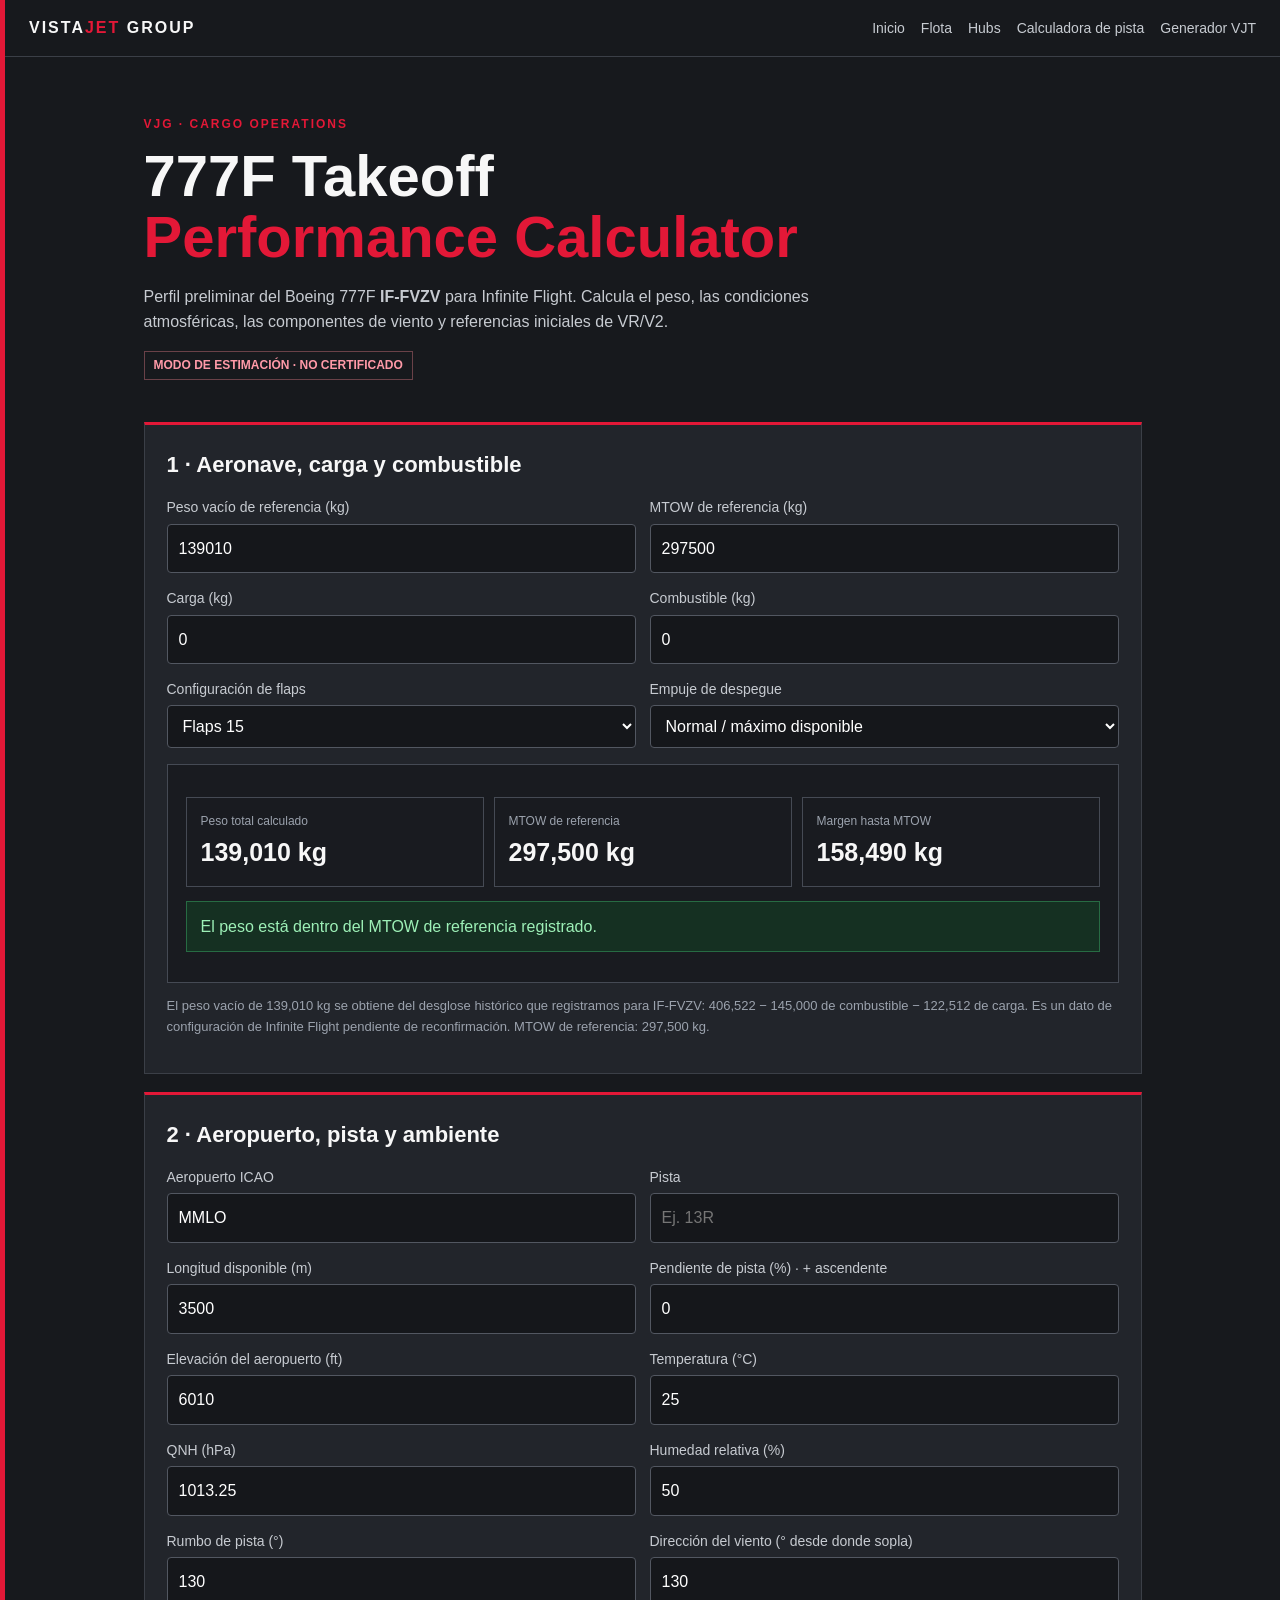
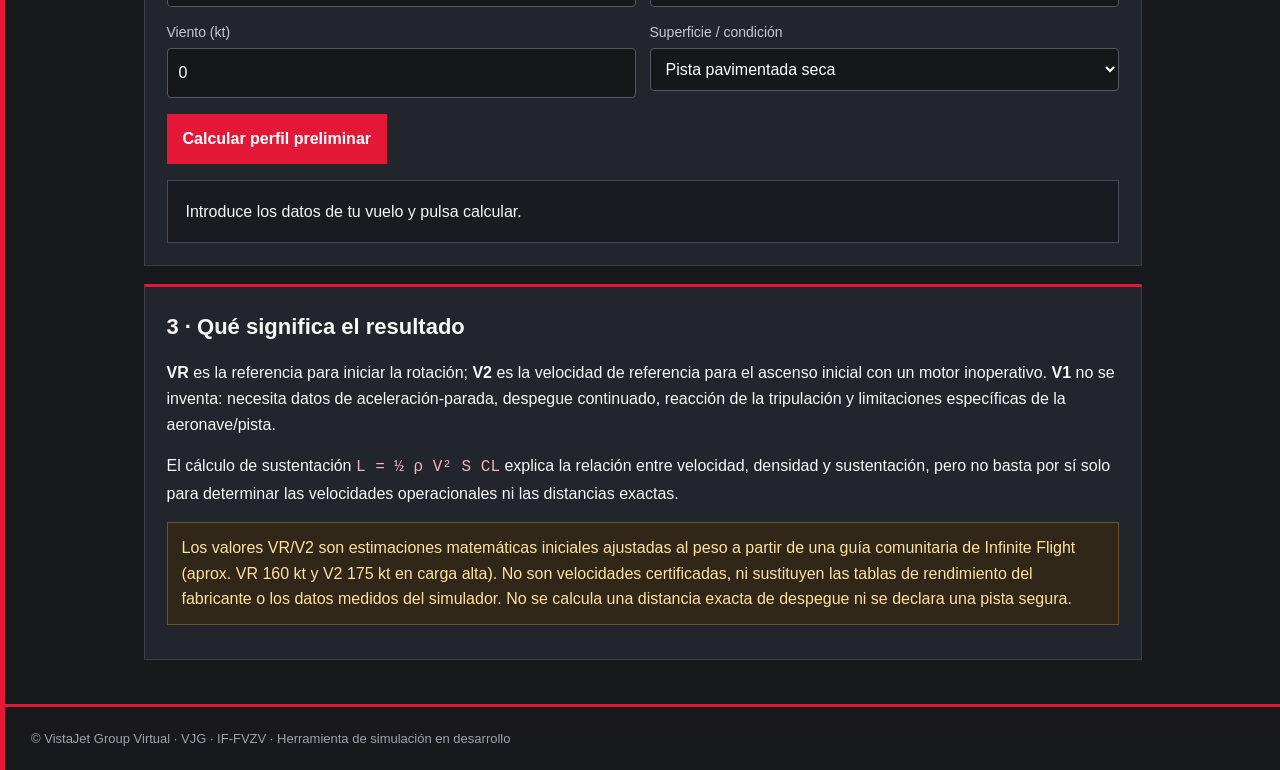
==== calculadora-despegue-777f.html @ 469cc5d7 "Add preliminary Boeing 777F takeoff calculator" ====
<!doctype html>
<html lang="es">
<head>
<meta charset="utf-8"><meta name="viewport" content="width=device-width,initial-scale=1">
<meta name="description" content="Calculadora preliminar de rendimiento de despegue para el Boeing 777F IF-FVZV de VistaJet Group en Infinite Flight.">
<title>777F · Calculadora de despegue | VJG</title>
<style>
:root{--r:#e31837;--bg:#17191d;--p:#22252b;--s:#c7cbd1;--m:#9ba2ad;--line:#3b3f47;--ok:#57e389;--warn:#ffcc66}*{box-sizing:border-box}body{margin:0;background:var(--bg);color:#f7f7f7;font:16px/1.6 Inter,Segoe UI,Arial,sans-serif;border-left:5px solid var(--r)}a{color:inherit;text-decoration:none}.top{border-bottom:1px solid var(--line);padding:15px 24px;display:flex;justify-content:space-between;gap:16px;align-items:center;flex-wrap:wrap}.brand{font-weight:900;letter-spacing:2px}.brand span,.eyebrow,.accent{color:var(--r)}nav{display:flex;gap:16px;flex-wrap:wrap;color:var(--s);font-size:14px}.wrap{max-width:1050px;margin:auto;padding:26px}.eyebrow{font-size:12px;font-weight:800;letter-spacing:2px;text-transform:uppercase}.hero{padding:32px 0 24px}.hero h1{font-size:clamp(35px,6vw,58px);line-height:1.05;margin:12px 0}.hero p{color:var(--s);max-width:760px}.tag{display:inline-block;border:1px solid #6a4148;color:#ff9aa8;padding:4px 9px;font-size:12px;font-weight:800}.panel{background:var(--p);border:1px solid var(--line);border-top:3px solid var(--r);padding:22px;margin:18px 0}.panel h2{margin:0 0 14px;font-size:22px}.grid{display:grid;grid-template-columns:repeat(2,minmax(0,1fr));gap:14px}.field{display:flex;flex-direction:column;gap:5px}.field label{color:var(--s);font-size:14px}.field input,.field select{width:100%;min-width:0;background:#15171b;color:#fff;border:1px solid #525761;border-radius:4px;padding:11px;font:inherit}.field input:focus,.field select:focus{outline:1px solid var(--r);border-color:var(--r)}.btn{padding:12px 16px;background:var(--r);border:0;color:#fff;font:inherit;font-weight:800;cursor:pointer;margin-top:16px}.metrics{display:grid;grid-template-columns:repeat(3,minmax(0,1fr));gap:10px;margin:14px 0}.metric{background:#191b20;border:1px solid #454a54;padding:14px;min-width:0}.metric span{display:block;color:var(--m);font-size:12px}.metric b{font-size:clamp(18px,3vw,25px);overflow-wrap:anywhere}.result{background:#191b20;border:1px solid #454a54;padding:18px;margin-top:16px}.notice{padding:12px 14px;border:1px solid #66522d;background:#302718;color:#ffe1a0;margin:12px 0}.bad{border-color:#8d2b3a;background:#35171c;color:#ff9eaa}.good{border-color:#276b43;background:#153022;color:#9df0b7}.muted{color:var(--m);font-size:13px}.formula{font-family:ui-monospace,SFMono-Regular,Consolas,monospace;color:#f3b3bd;overflow-wrap:anywhere}footer{border-top:3px solid var(--r);padding:22px 26px;color:var(--m);font-size:13px}@media(max-width:650px){.wrap{padding:18px}.top{padding:14px 18px}.grid,.metrics{grid-template-columns:1fr}.hero{padding-top:18px}}
</style>
</head>
<body>
<header class="top"><a class="brand" href="index.html">VISTA<span>JET</span> GROUP</a><nav><a href="index.html">Inicio</a><a href="fleet.html">Flota</a><a href="hubs.html">Hubs</a><a href="calculadora-pista.html">Calculadora de pista</a><a href="generador-vuelos.html">Generador VJT</a></nav></header>
<main class="wrap">
<section class="hero"><div class="eyebrow">VJG · CARGO OPERATIONS</div><h1>777F Takeoff<br><span class="accent">Performance Calculator</span></h1><p>Perfil preliminar del Boeing 777F <strong>IF-FVZV</strong> para Infinite Flight. Calcula el peso, las condiciones atmosféricas, las componentes de viento y referencias iniciales de VR/V2.</p><span class="tag">MODO DE ESTIMACIÓN · NO CERTIFICADO</span></section>
<section class="panel"><h2>1 · Aeronave, carga y combustible</h2><div class="grid">
<div class="field"><label for="empty">Peso vacío de referencia (kg)</label><input id="empty" type="number" min="1" step="10" value="139010"></div>
<div class="field"><label for="mtow">MTOW de referencia (kg)</label><input id="mtow" type="number" min="1" step="100" value="297500"></div>
<div class="field"><label for="cargo">Carga (kg)</label><input id="cargo" type="number" min="0" step="100" value="0"></div>
<div class="field"><label for="fuel">Combustible (kg)</label><input id="fuel" type="number" min="0" step="100" value="0"></div>
<div class="field"><label for="flaps">Configuración de flaps</label><select id="flaps"><option value="5">Flaps 5</option><option value="15" selected>Flaps 15</option><option value="20">Flaps 20</option></select></div>
<div class="field"><label for="thrust">Empuje de despegue</label><select id="thrust"><option value="normal" selected>Normal / máximo disponible</option><option value="reduced">Empuje reducido</option></select></div>
</div><div id="weight" class="result" aria-live="polite"></div><p class="muted">El peso vacío de 139,010 kg se obtiene del desglose histórico que registramos para IF-FVZV: 406,522 − 145,000 de combustible − 122,512 de carga. Es un dato de configuración de Infinite Flight pendiente de reconfirmación. MTOW de referencia: 297,500 kg.</p></section>
<section class="panel"><h2>2 · Aeropuerto, pista y ambiente</h2><div class="grid">
<div class="field"><label for="icao">Aeropuerto ICAO</label><input id="icao" maxlength="4" value="MMLO" autocomplete="off"></div>
<div class="field"><label for="runway">Pista</label><input id="runway" maxlength="3" value="" placeholder="Ej. 13R"></div>
<div class="field"><label for="length">Longitud disponible (m)</label><input id="length" type="number" min="1" value="3500"></div>
<div class="field"><label for="slope">Pendiente de pista (%) · + ascendente</label><input id="slope" type="number" step="0.1" value="0"></div>
<div class="field"><label for="elev">Elevación del aeropuerto (ft)</label><input id="elev" type="number" value="6010"></div>
<div class="field"><label for="temp">Temperatura (°C)</label><input id="temp" type="number" value="25"></div>
<div class="field"><label for="qnh">QNH (hPa)</label><input id="qnh" type="number" step="0.1" value="1013.25"></div>
<div class="field"><label for="humidity">Humedad relativa (%)</label><input id="humidity" type="number" min="0" max="100" value="50"></div>
<div class="field"><label for="heading">Rumbo de pista (°)</label><input id="heading" type="number" min="0" max="360" value="130"></div>
<div class="field"><label for="windDir">Dirección del viento (° desde donde sopla)</label><input id="windDir" type="number" min="0" max="360" value="130"></div>
<div class="field"><label for="windSpeed">Viento (kt)</label><input id="windSpeed" type="number" min="0" value="0"></div>
<div class="field"><label for="surface">Superficie / condición</label><select id="surface"><option value="dry">Pista pavimentada seca</option><option value="wet">Pista pavimentada mojada</option><option value="contaminated">Pista contaminada</option><option value="grass">Césped / superficie no pavimentada</option></select></div>
</div><button class="btn" id="calculate" type="button">Calcular perfil preliminar</button><div id="result" class="result" aria-live="polite">Introduce los datos de tu vuelo y pulsa calcular.</div></section>
<section class="panel"><h2>3 · Qué significa el resultado</h2><p><strong>VR</strong> es la referencia para iniciar la rotación; <strong>V2</strong> es la velocidad de referencia para el ascenso inicial con un motor inoperativo. <strong>V1</strong> no se inventa: necesita datos de aceleración-parada, despegue continuado, reacción de la tripulación y limitaciones específicas de la aeronave/pista.</p><p>El cálculo de sustentación <span class="formula">L = ½ ρ V² S CL</span> explica la relación entre velocidad, densidad y sustentación, pero no basta por sí solo para determinar las velocidades operacionales ni las distancias exactas.</p><div class="notice">Los valores VR/V2 son estimaciones matemáticas iniciales ajustadas al peso a partir de una guía comunitaria de Infinite Flight (aprox. VR 160 kt y V2 175 kt en carga alta). No son velocidades certificadas, ni sustituyen las tablas de rendimiento del fabricante o los datos medidos del simulador. No se calcula una distancia exacta de despegue ni se declara una pista segura.</div></section>
</main><footer>© VistaJet Group Virtual · VJG · IF-FVZV · Herramienta de simulación en desarrollo</footer>
<script>
(()=> {
const $=id=>document.getElementById(id), num=id=>Number($(id).value), fmt=v=>Math.round(v).toLocaleString('es-MX'), validNum=id=>$(id).value.trim()!==''&&Number.isFinite(num(id));
function weightSummary(){const total=num('empty')+num('cargo')+num('fuel'),mtow=num('mtow');let h='<div class="metrics"><div class="metric"><span>Peso total calculado</span><b>'+fmt(total)+' kg</b></div><div class="metric"><span>MTOW de referencia</span><b>'+fmt(mtow)+' kg</b></div><div class="metric"><span>Margen hasta MTOW</span><b>'+fmt(mtow-total)+' kg</b></div></div>';if(total>mtow)h+='<div class="notice bad">Sobrepeso de '+fmt(total-mtow)+' kg respecto al MTOW de referencia. Reduce carga o combustible.</div>';else h+='<div class="notice good">El peso está dentro del MTOW de referencia registrado.</div>';if(num('fuel')>145000)h+='<div class="notice bad">El combustible supera 145,000 kg, capacidad de referencia registrada para VJG. Confirma la capacidad del modelo de Infinite Flight.</div>';$('weight').innerHTML=h;}
function calc(){const ids=['empty','mtow','cargo','fuel','length','slope','elev','temp','qnh','humidity','heading','windDir','windSpeed'];if(ids.some(id=>!validNum(id))||num('empty')<=0||num('mtow')<=0||num('cargo')<0||num('fuel')<0||num('length')<=0||num('qnh')<=0||num('humidity')<0||num('humidity')>100||num('windSpeed')<0||num('heading')<0||num('heading')>360||num('windDir')<0||num('windDir')>360){$('result').innerHTML='<div class="notice bad">Revisa los campos: peso y pista deben ser positivos; carga, combustible y viento no pueden ser negativos; humedad debe estar entre 0 y 100%.</div>';return;}
const total=num('empty')+num('cargo')+num('fuel'),mtow=num('mtow');if(total>mtow){$('result').innerHTML='<div class="notice bad">No se estiman velocidades: el peso total supera el MTOW de referencia. Corrige carga o combustible primero.</div>';weightSummary();return;}
const elev=num('elev'),temp=num('temp'),qnh=num('qnh'),hdg=num('heading'),wd=num('windDir'),ws=num('windSpeed'),delta=(wd-hdg)*Math.PI/180;
const head=ws*Math.cos(delta),cross=Math.abs(ws*Math.sin(delta)),pressureAlt=elev+(1013.25-qnh)*27,isa=15-1.98*(elev/1000),densityAlt=pressureAlt+120*(temp-isa);
const factor=Math.sqrt(total/mtow),vr=Math.round(160*factor),v2=Math.round(175*factor),tasVr=Math.round(vr*Math.sqrt(Math.max(0.2,(temp+273.15)/(288.15-0.0065*Math.max(-500,pressureAlt)*0.3048))));
const flap=num('flaps'),surface=$('surface').value,thrust=$('thrust').value;
let h='<p><strong>Aeronave:</strong> Boeing 777F · IF-FVZV &nbsp; <strong>Aeropuerto:</strong> '+$('icao').value.trim().toUpperCase()+' &nbsp; <strong>Pista:</strong> '+($('runway').value.trim().toUpperCase()||'sin designador')+'</p><div class="metrics"><div class="metric"><span>Peso total</span><b>'+fmt(total)+' kg</b></div><div class="metric"><span>VR preliminar</span><b>'+vr+' KIAS</b></div><div class="metric"><span>V2 preliminar</span><b>'+v2+' KIAS</b></div></div>';
h+='<div class="metrics"><div class="metric"><span>Altitud de presión aprox.</span><b>'+fmt(pressureAlt)+' ft</b></div><div class="metric"><span>Altitud de densidad aprox.</span><b>'+fmt(densityAlt)+' ft</b></div><div class="metric"><span>Viento cruzado</span><b>'+cross.toFixed(1)+' kt</b></div></div>';
h+='<p><strong>Componente longitudinal:</strong> '+(head>=0?head.toFixed(1)+' kt de frente':Math.abs(head).toFixed(1)+' kt de cola')+'. <strong>Flaps:</strong> '+flap+'°. <strong>Empuje:</strong> '+(thrust==='reduced'?'reducido':'normal/máximo disponible')+'.</p><p><strong>Velocidad TAS aproximada asociada a VR:</strong> '+tasVr+' kt; conversión orientativa mediante temperatura y altitud de presión, no una velocidad objetivo certificada.</p>';
h+='<div class="notice">V1: no calculada. Requiere información de aceleración-parada y despegue continuado con falla de motor. No es correcto derivarla solo del peso.</div>';
const warnings=[];if(num('length')<2500)warnings.push('La longitud declarada es menor de 2,500 m; verifica las distancias declaradas y el rendimiento real del 777F.');if(head<0)warnings.push('El viento de cola normalmente aumenta la distancia de despegue.');if(surface==='wet')warnings.push('La pista mojada puede afectar frenado y rendimiento; se necesita el método específico de la aeronave.');if(surface==='contaminated')warnings.push('Pista contaminada: no se estima la distancia con esta calculadora. Consulta datos aplicables del simulador.');if(surface==='grass')warnings.push('Superficie no pavimentada: este modelo no dispone de correcciones cuantitativas validadas.');if(thrust==='reduced')warnings.push('El empuje reducido puede aumentar la distancia y disminuir el ascenso; no se aplica una corrección numérica sin datos calibrados.');if(flap===5)warnings.push('Confirma que flaps 5 es apropiado para el peso, pista y obstáculos de este vuelo.');if(num('slope')>0)warnings.push('Pendiente ascendente: puede aumentar la distancia requerida.');if(num('slope')<0)warnings.push('Pendiente descendente: el efecto exacto depende del perfil y los datos de rendimiento.');if(warnings.length)h+='<h3>Advertencias</h3><ul>'+warnings.map(w=>'<li>'+w+'</li>').join('')+'</ul>';
h+='<p><strong>Longitud de pista introducida:</strong> '+fmt(num('length'))+' m. Esta página no determina si esa longitud es suficiente.</p><p class="muted">Método: VR = 160 × √(peso/MTOW); V2 = 175 × √(peso/MTOW). Es una heurística preliminar basada en referencias comunitarias, no un modelo validado de rendimiento. Las velocidades IAS no se corrigen directamente por viento; el viento cambia la velocidad sobre el terreno y las distancias.</p>';
$('result').innerHTML=h;}
['empty','mtow','cargo','fuel'].forEach(id=>$(id).addEventListener('input',weightSummary));$('calculate').addEventListener('click',calc);weightSummary();
})();
</script>
</body></html>
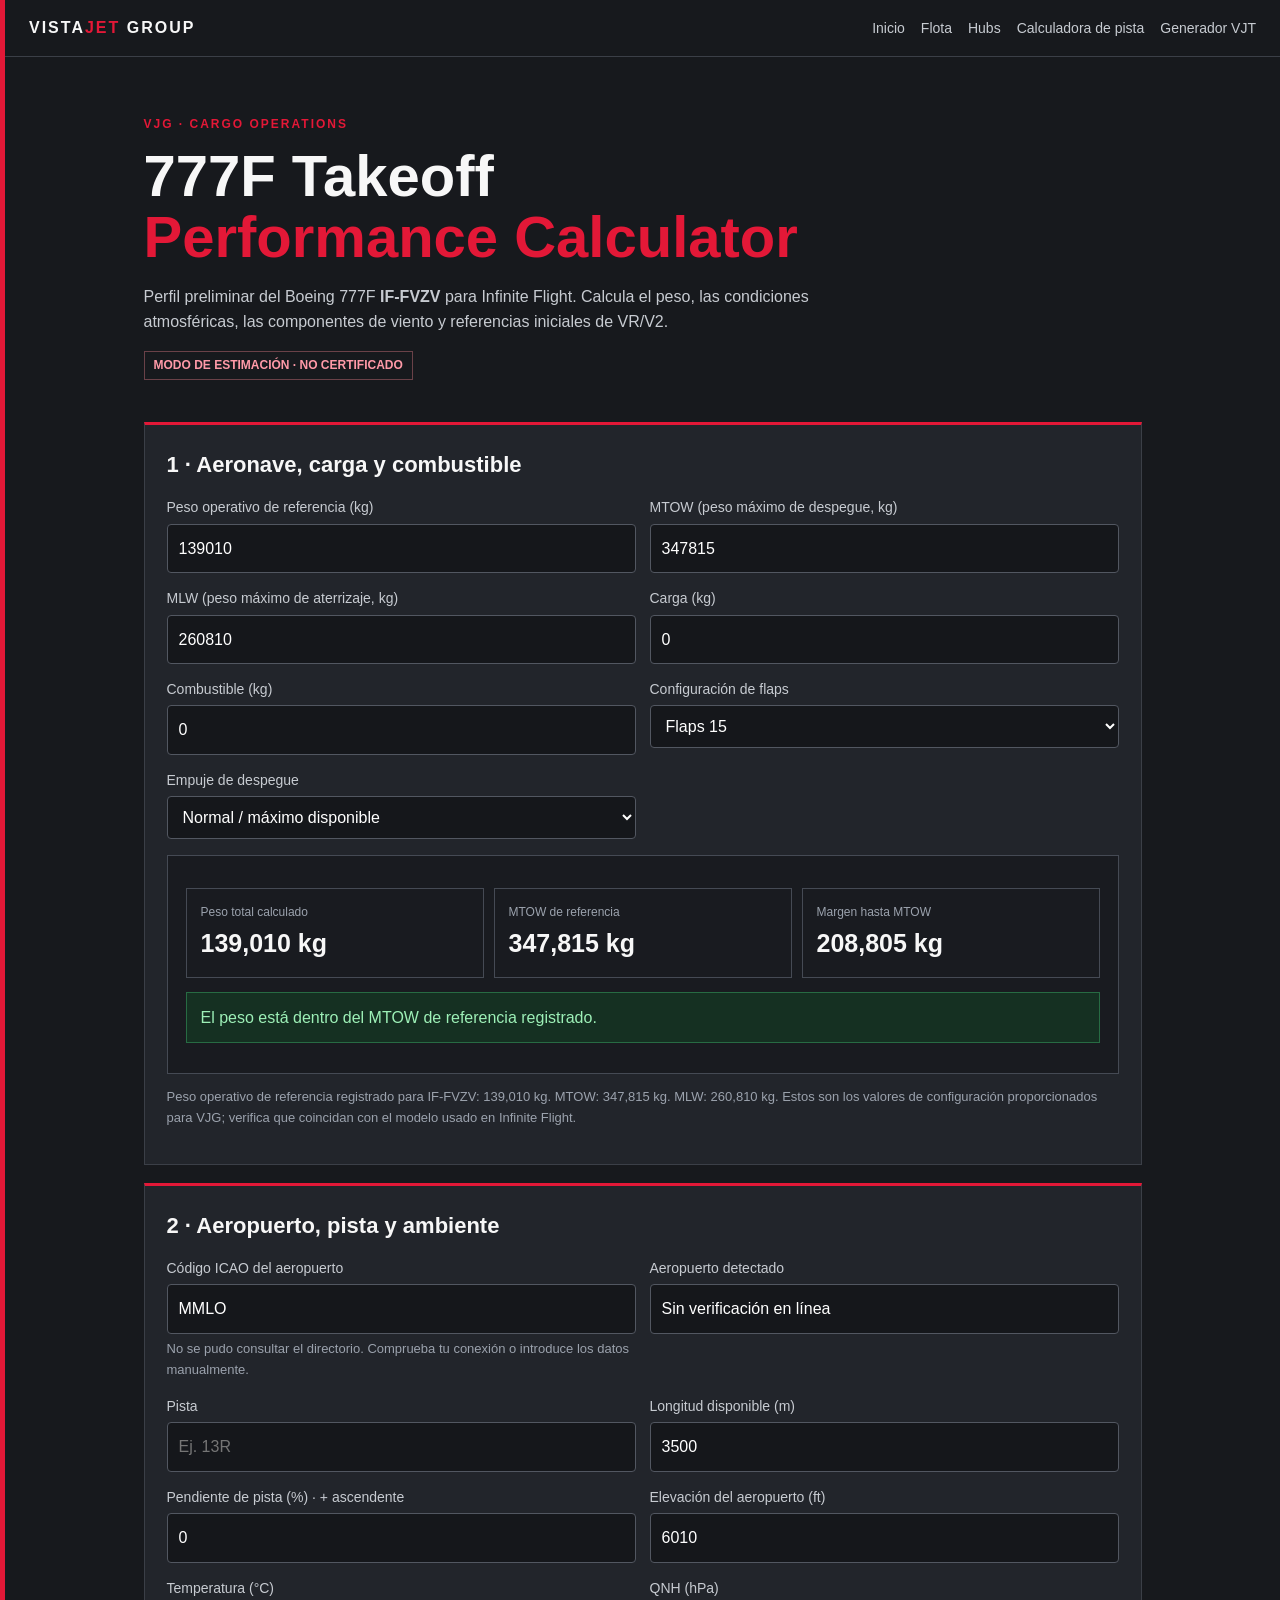
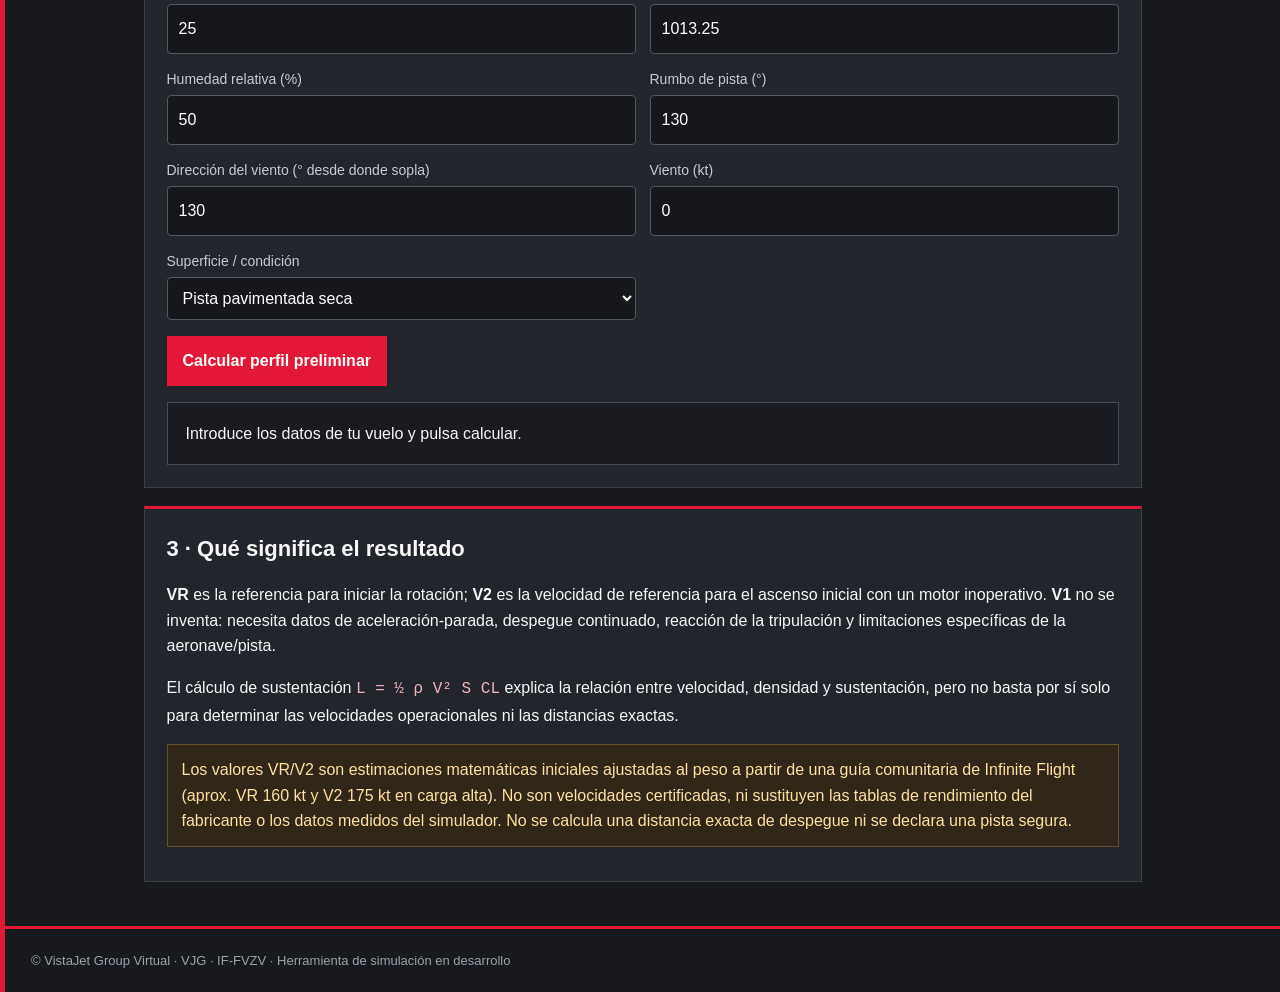
==== commit 53131bf7: "Correct 777F reference weights and detect airport from ICAO" ====
--- a/calculadora-despegue-777f.html
+++ b/calculadora-despegue-777f.html
@@ -13,15 +13,17 @@
 <main class="wrap">
 <section class="hero"><div class="eyebrow">VJG · CARGO OPERATIONS</div><h1>777F Takeoff<br><span class="accent">Performance Calculator</span></h1><p>Perfil preliminar del Boeing 777F <strong>IF-FVZV</strong> para Infinite Flight. Calcula el peso, las condiciones atmosféricas, las componentes de viento y referencias iniciales de VR/V2.</p><span class="tag">MODO DE ESTIMACIÓN · NO CERTIFICADO</span></section>
 <section class="panel"><h2>1 · Aeronave, carga y combustible</h2><div class="grid">
-<div class="field"><label for="empty">Peso vacío de referencia (kg)</label><input id="empty" type="number" min="1" step="10" value="139010"></div>
-<div class="field"><label for="mtow">MTOW de referencia (kg)</label><input id="mtow" type="number" min="1" step="100" value="297500"></div>
+<div class="field"><label for="empty">Peso operativo de referencia (kg)</label><input id="empty" type="number" min="1" step="10" value="139010"></div>
+<div class="field"><label for="mtow">MTOW (peso máximo de despegue, kg)</label><input id="mtow" type="number" min="1" step="100" value="347815"></div>
+<div class="field"><label for="mlw">MLW (peso máximo de aterrizaje, kg)</label><input id="mlw" type="number" min="1" step="100" value="260810"></div>
 <div class="field"><label for="cargo">Carga (kg)</label><input id="cargo" type="number" min="0" step="100" value="0"></div>
 <div class="field"><label for="fuel">Combustible (kg)</label><input id="fuel" type="number" min="0" step="100" value="0"></div>
 <div class="field"><label for="flaps">Configuración de flaps</label><select id="flaps"><option value="5">Flaps 5</option><option value="15" selected>Flaps 15</option><option value="20">Flaps 20</option></select></div>
 <div class="field"><label for="thrust">Empuje de despegue</label><select id="thrust"><option value="normal" selected>Normal / máximo disponible</option><option value="reduced">Empuje reducido</option></select></div>
-</div><div id="weight" class="result" aria-live="polite"></div><p class="muted">El peso vacío de 139,010 kg se obtiene del desglose histórico que registramos para IF-FVZV: 406,522 − 145,000 de combustible − 122,512 de carga. Es un dato de configuración de Infinite Flight pendiente de reconfirmación. MTOW de referencia: 297,500 kg.</p></section>
+</div><div id="weight" class="result" aria-live="polite"></div><p class="muted">Peso operativo de referencia registrado para IF-FVZV: 139,010 kg. MTOW: 347,815 kg. MLW: 260,810 kg. Estos son los valores de configuración proporcionados para VJG; verifica que coincidan con el modelo usado en Infinite Flight.</p></section>
 <section class="panel"><h2>2 · Aeropuerto, pista y ambiente</h2><div class="grid">
-<div class="field"><label for="icao">Aeropuerto ICAO</label><input id="icao" maxlength="4" value="MMLO" autocomplete="off"></div>
+<div class="field"><label for="icao">Código ICAO del aeropuerto</label><input id="icao" maxlength="4" value="MMLO" autocomplete="off" aria-describedby="airportStatus"><small id="airportStatus" class="muted">Buscando aeropuerto…</small></div>
+<div class="field"><label for="airportName">Aeropuerto detectado</label><input id="airportName" readonly value="Cargando datos del aeropuerto…"></div>
 <div class="field"><label for="runway">Pista</label><input id="runway" maxlength="3" value="" placeholder="Ej. 13R"></div>
 <div class="field"><label for="length">Longitud disponible (m)</label><input id="length" type="number" min="1" value="3500"></div>
 <div class="field"><label for="slope">Pendiente de pista (%) · + ascendente</label><input id="slope" type="number" step="0.1" value="0"></div>
@@ -39,8 +41,13 @@
 <script>
 (()=> {
 const $=id=>document.getElementById(id), num=id=>Number($(id).value), fmt=v=>Math.round(v).toLocaleString('es-MX'), validNum=id=>$(id).value.trim()!==''&&Number.isFinite(num(id));
+let airportIndex=null, airportLoading=null;
+function parseCSVLine(line){const out=[];let v='',quoted=false;for(let i=0;i<line.length;i++){const ch=line[i];if(ch==='"'&&quoted&&line[i+1]==='"'){v+='"';i++;}else if(ch==='"'){quoted=!quoted;}else if(ch===','&&!quoted){out.push(v);v='';}else v+=ch;}out.push(v);return out;}
+async function loadAirportIndex(){if(airportIndex)return airportIndex;if(!airportLoading)airportLoading=fetch('https://raw.githubusercontent.com/davidmegginson/ourairports-data/main/airports.csv').then(r=>{if(!r.ok)throw Error('No se pudo descargar el directorio');return r.text();}).then(csv=>{const lines=csv.split(/\r?\n/),headers=parseCSVLine(lines.shift()),ix=Object.fromEntries(headers.map((h,i)=>[h,i])),db={};for(const line of lines){if(!line)continue;const a=parseCSVLine(line),icao=(a[ix.icao_code]||'').toUpperCase(),ident=(a[ix.ident]||'').toUpperCase(),code=icao||(/^[A-Z]{4}$/.test(ident)?ident:'');if(code.length===4&&a[ix.type]!=='closed'&&!db[code])db[code]={name:a[ix.name]||'Aeropuerto sin nombre',city:a[ix.municipality]||'',country:a[ix.iso_country]||'',elev:Number(a[ix.elevation_ft])||0};}airportIndex=db;return db;}).catch(e=>{airportLoading=null;throw e;});return airportLoading;}
+async function detectAirport(){const code=$('icao').value.trim().toUpperCase();$('icao').value=code;if(!/^[A-Z]{4}$/.test(code)){$('airportStatus').textContent='Introduce un código ICAO de cuatro letras.';$('airportName').value='';return;} $('airportStatus').textContent='Consultando directorio mundial de aeropuertos…';$('airportName').value='Buscando…';try{const db=await loadAirportIndex(),a=db[code];if(!a){$('airportStatus').textContent='Código no encontrado en el directorio. Verifica el ICAO.';$('airportName').value='No encontrado';return;}$('airportName').value=[a.name,a.city,a.country].filter(Boolean).join(' · ');$('airportStatus').textContent='Aeropuerto ICAO verificado en OurAirports.';if(Number.isFinite(a.elev)&&a.elev!==0)$('elev').value=a.elev;}catch(e){$('airportStatus').textContent='No se pudo consultar el directorio. Comprueba tu conexión o introduce los datos manualmente.';$('airportName').value='Sin verificación en línea';}}
+
 function weightSummary(){const total=num('empty')+num('cargo')+num('fuel'),mtow=num('mtow');let h='<div class="metrics"><div class="metric"><span>Peso total calculado</span><b>'+fmt(total)+' kg</b></div><div class="metric"><span>MTOW de referencia</span><b>'+fmt(mtow)+' kg</b></div><div class="metric"><span>Margen hasta MTOW</span><b>'+fmt(mtow-total)+' kg</b></div></div>';if(total>mtow)h+='<div class="notice bad">Sobrepeso de '+fmt(total-mtow)+' kg respecto al MTOW de referencia. Reduce carga o combustible.</div>';else h+='<div class="notice good">El peso está dentro del MTOW de referencia registrado.</div>';if(num('fuel')>145000)h+='<div class="notice bad">El combustible supera 145,000 kg, capacidad de referencia registrada para VJG. Confirma la capacidad del modelo de Infinite Flight.</div>';$('weight').innerHTML=h;}
-function calc(){const ids=['empty','mtow','cargo','fuel','length','slope','elev','temp','qnh','humidity','heading','windDir','windSpeed'];if(ids.some(id=>!validNum(id))||num('empty')<=0||num('mtow')<=0||num('cargo')<0||num('fuel')<0||num('length')<=0||num('qnh')<=0||num('humidity')<0||num('humidity')>100||num('windSpeed')<0||num('heading')<0||num('heading')>360||num('windDir')<0||num('windDir')>360){$('result').innerHTML='<div class="notice bad">Revisa los campos: peso y pista deben ser positivos; carga, combustible y viento no pueden ser negativos; humedad debe estar entre 0 y 100%.</div>';return;}
+function calc(){const ids=['empty','mtow','mlw','cargo','fuel','length','slope','elev','temp','qnh','humidity','heading','windDir','windSpeed'];if(ids.some(id=>!validNum(id))||num('empty')<=0||num('mtow')<=0||num('cargo')<0||num('fuel')<0||num('length')<=0||num('qnh')<=0||num('humidity')<0||num('humidity')>100||num('windSpeed')<0||num('heading')<0||num('heading')>360||num('windDir')<0||num('windDir')>360){$('result').innerHTML='<div class="notice bad">Revisa los campos: peso y pista deben ser positivos; carga, combustible y viento no pueden ser negativos; humedad debe estar entre 0 y 100%.</div>';return;}
 const total=num('empty')+num('cargo')+num('fuel'),mtow=num('mtow');if(total>mtow){$('result').innerHTML='<div class="notice bad">No se estiman velocidades: el peso total supera el MTOW de referencia. Corrige carga o combustible primero.</div>';weightSummary();return;}
 const elev=num('elev'),temp=num('temp'),qnh=num('qnh'),hdg=num('heading'),wd=num('windDir'),ws=num('windSpeed'),delta=(wd-hdg)*Math.PI/180;
 const head=ws*Math.cos(delta),cross=Math.abs(ws*Math.sin(delta)),pressureAlt=elev+(1013.25-qnh)*27,isa=15-1.98*(elev/1000),densityAlt=pressureAlt+120*(temp-isa);
@@ -53,7 +60,7 @@
 const warnings=[];if(num('length')<2500)warnings.push('La longitud declarada es menor de 2,500 m; verifica las distancias declaradas y el rendimiento real del 777F.');if(head<0)warnings.push('El viento de cola normalmente aumenta la distancia de despegue.');if(surface==='wet')warnings.push('La pista mojada puede afectar frenado y rendimiento; se necesita el método específico de la aeronave.');if(surface==='contaminated')warnings.push('Pista contaminada: no se estima la distancia con esta calculadora. Consulta datos aplicables del simulador.');if(surface==='grass')warnings.push('Superficie no pavimentada: este modelo no dispone de correcciones cuantitativas validadas.');if(thrust==='reduced')warnings.push('El empuje reducido puede aumentar la distancia y disminuir el ascenso; no se aplica una corrección numérica sin datos calibrados.');if(flap===5)warnings.push('Confirma que flaps 5 es apropiado para el peso, pista y obstáculos de este vuelo.');if(num('slope')>0)warnings.push('Pendiente ascendente: puede aumentar la distancia requerida.');if(num('slope')<0)warnings.push('Pendiente descendente: el efecto exacto depende del perfil y los datos de rendimiento.');if(warnings.length)h+='<h3>Advertencias</h3><ul>'+warnings.map(w=>'<li>'+w+'</li>').join('')+'</ul>';
 h+='<p><strong>Longitud de pista introducida:</strong> '+fmt(num('length'))+' m. Esta página no determina si esa longitud es suficiente.</p><p class="muted">Método: VR = 160 × √(peso/MTOW); V2 = 175 × √(peso/MTOW). Es una heurística preliminar basada en referencias comunitarias, no un modelo validado de rendimiento. Las velocidades IAS no se corrigen directamente por viento; el viento cambia la velocidad sobre el terreno y las distancias.</p>';
 $('result').innerHTML=h;}
-['empty','mtow','cargo','fuel'].forEach(id=>$(id).addEventListener('input',weightSummary));$('calculate').addEventListener('click',calc);weightSummary();
+['empty','mtow','mlw','cargo','fuel'].forEach(id=>$(id).addEventListener('input',weightSummary));$('calculate').addEventListener('click',calc);$('icao').addEventListener('change',detectAirport);$('icao').addEventListener('blur',detectAirport);weightSummary();detectAirport();
 })();
 </script>
 </body></html>
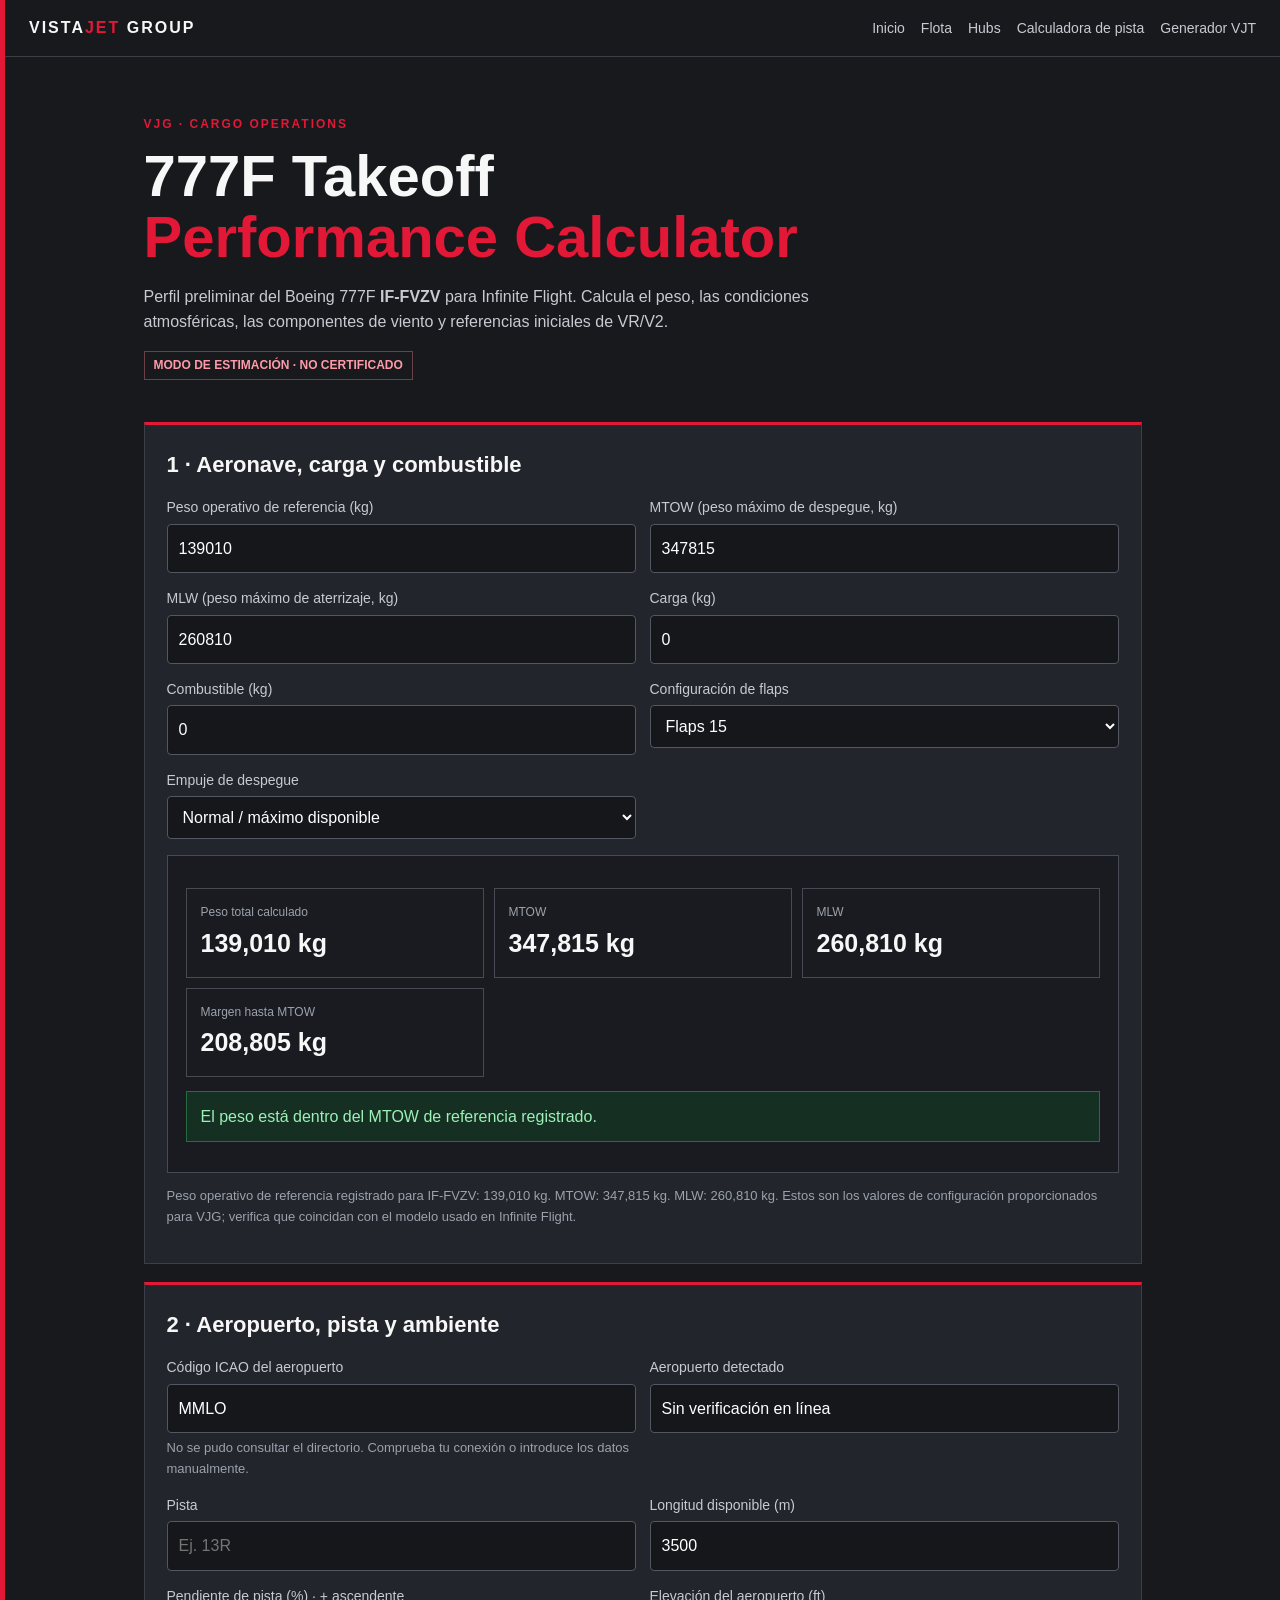
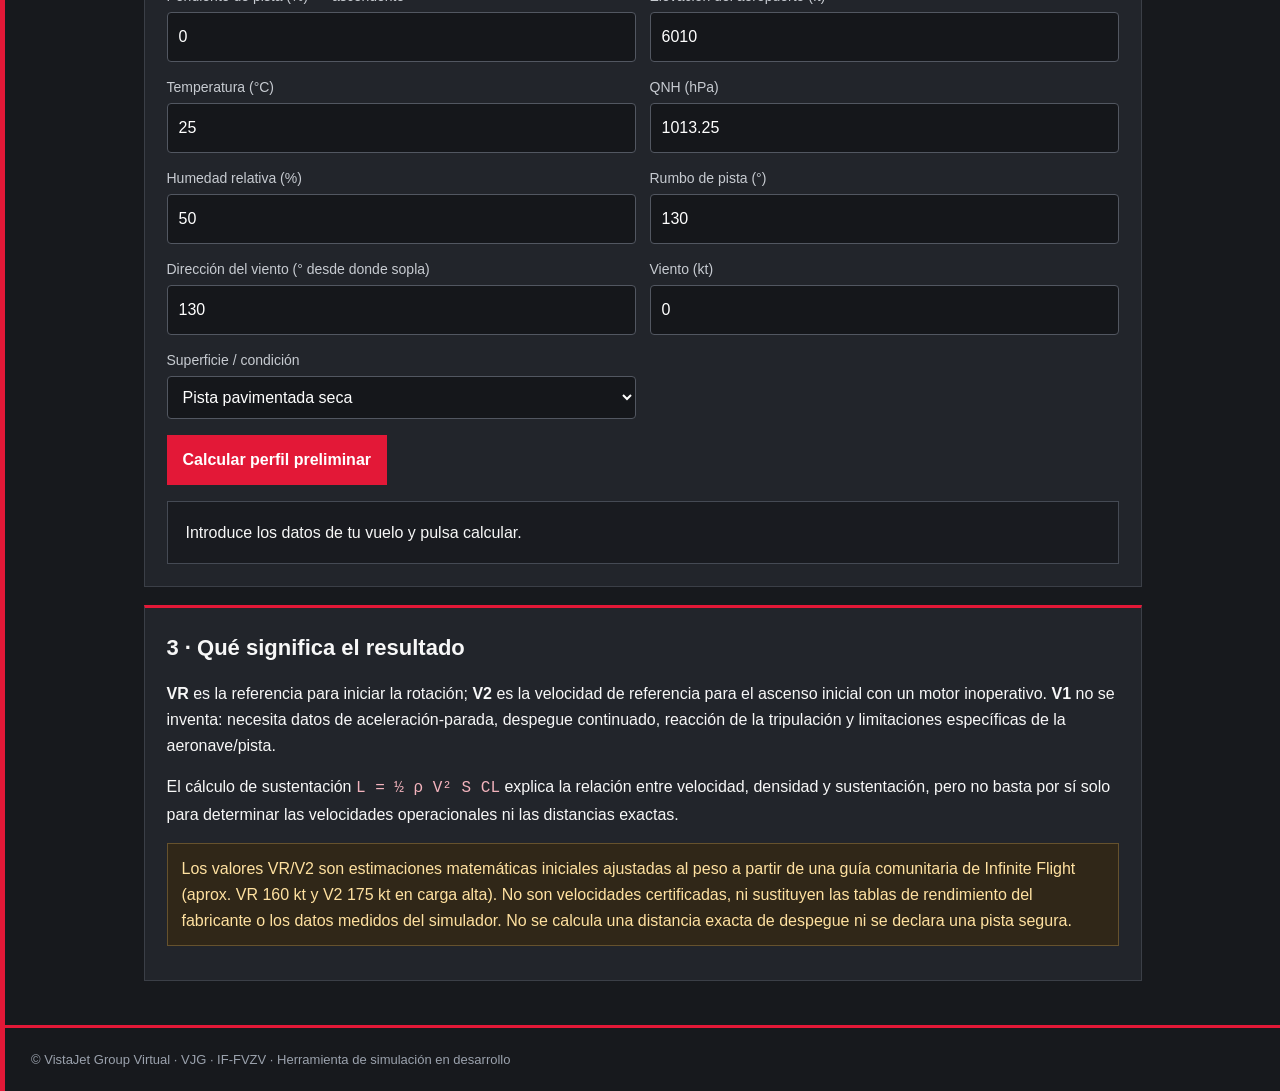
==== commit 96d73086: "Show MTOW and MLW in the weight summary" ====
--- a/calculadora-despegue-777f.html
+++ b/calculadora-despegue-777f.html
@@ -46,8 +46,8 @@
 async function loadAirportIndex(){if(airportIndex)return airportIndex;if(!airportLoading)airportLoading=fetch('https://raw.githubusercontent.com/davidmegginson/ourairports-data/main/airports.csv').then(r=>{if(!r.ok)throw Error('No se pudo descargar el directorio');return r.text();}).then(csv=>{const lines=csv.split(/\r?\n/),headers=parseCSVLine(lines.shift()),ix=Object.fromEntries(headers.map((h,i)=>[h,i])),db={};for(const line of lines){if(!line)continue;const a=parseCSVLine(line),icao=(a[ix.icao_code]||'').toUpperCase(),ident=(a[ix.ident]||'').toUpperCase(),code=icao||(/^[A-Z]{4}$/.test(ident)?ident:'');if(code.length===4&&a[ix.type]!=='closed'&&!db[code])db[code]={name:a[ix.name]||'Aeropuerto sin nombre',city:a[ix.municipality]||'',country:a[ix.iso_country]||'',elev:Number(a[ix.elevation_ft])||0};}airportIndex=db;return db;}).catch(e=>{airportLoading=null;throw e;});return airportLoading;}
 async function detectAirport(){const code=$('icao').value.trim().toUpperCase();$('icao').value=code;if(!/^[A-Z]{4}$/.test(code)){$('airportStatus').textContent='Introduce un código ICAO de cuatro letras.';$('airportName').value='';return;} $('airportStatus').textContent='Consultando directorio mundial de aeropuertos…';$('airportName').value='Buscando…';try{const db=await loadAirportIndex(),a=db[code];if(!a){$('airportStatus').textContent='Código no encontrado en el directorio. Verifica el ICAO.';$('airportName').value='No encontrado';return;}$('airportName').value=[a.name,a.city,a.country].filter(Boolean).join(' · ');$('airportStatus').textContent='Aeropuerto ICAO verificado en OurAirports.';if(Number.isFinite(a.elev)&&a.elev!==0)$('elev').value=a.elev;}catch(e){$('airportStatus').textContent='No se pudo consultar el directorio. Comprueba tu conexión o introduce los datos manualmente.';$('airportName').value='Sin verificación en línea';}}
 
-function weightSummary(){const total=num('empty')+num('cargo')+num('fuel'),mtow=num('mtow');let h='<div class="metrics"><div class="metric"><span>Peso total calculado</span><b>'+fmt(total)+' kg</b></div><div class="metric"><span>MTOW de referencia</span><b>'+fmt(mtow)+' kg</b></div><div class="metric"><span>Margen hasta MTOW</span><b>'+fmt(mtow-total)+' kg</b></div></div>';if(total>mtow)h+='<div class="notice bad">Sobrepeso de '+fmt(total-mtow)+' kg respecto al MTOW de referencia. Reduce carga o combustible.</div>';else h+='<div class="notice good">El peso está dentro del MTOW de referencia registrado.</div>';if(num('fuel')>145000)h+='<div class="notice bad">El combustible supera 145,000 kg, capacidad de referencia registrada para VJG. Confirma la capacidad del modelo de Infinite Flight.</div>';$('weight').innerHTML=h;}
-function calc(){const ids=['empty','mtow','mlw','cargo','fuel','length','slope','elev','temp','qnh','humidity','heading','windDir','windSpeed'];if(ids.some(id=>!validNum(id))||num('empty')<=0||num('mtow')<=0||num('cargo')<0||num('fuel')<0||num('length')<=0||num('qnh')<=0||num('humidity')<0||num('humidity')>100||num('windSpeed')<0||num('heading')<0||num('heading')>360||num('windDir')<0||num('windDir')>360){$('result').innerHTML='<div class="notice bad">Revisa los campos: peso y pista deben ser positivos; carga, combustible y viento no pueden ser negativos; humedad debe estar entre 0 y 100%.</div>';return;}
+function weightSummary(){const total=num('empty')+num('cargo')+num('fuel'),mtow=num('mtow');let h='<div class="metrics"><div class="metric"><span>Peso total calculado</span><b>'+fmt(total)+' kg</b></div><div class="metric"><span>MTOW</span><b>'+fmt(mtow)+' kg</b></div><div class="metric"><span>MLW</span><b>'+fmt(num('mlw'))+' kg</b></div><div class="metric"><span>Margen hasta MTOW</span><b>'+fmt(mtow-total)+' kg</b></div></div>';if(total>mtow)h+='<div class="notice bad">Sobrepeso de '+fmt(total-mtow)+' kg respecto al MTOW de referencia. Reduce carga o combustible.</div>';else h+='<div class="notice good">El peso está dentro del MTOW de referencia registrado.</div>';if(num('fuel')>145000)h+='<div class="notice bad">El combustible supera 145,000 kg, capacidad de referencia registrada para VJG. Confirma la capacidad del modelo de Infinite Flight.</div>';$('weight').innerHTML=h;}
+function calc(){const ids=['empty','mtow','mlw','cargo','fuel','length','slope','elev','temp','qnh','humidity','heading','windDir','windSpeed'];if(ids.some(id=>!validNum(id))||num('empty')<=0||num('mtow')<=0||num('mlw')<=0||num('cargo')<0||num('fuel')<0||num('length')<=0||num('qnh')<=0||num('humidity')<0||num('humidity')>100||num('windSpeed')<0||num('heading')<0||num('heading')>360||num('windDir')<0||num('windDir')>360){$('result').innerHTML='<div class="notice bad">Revisa los campos: peso y pista deben ser positivos; carga, combustible y viento no pueden ser negativos; humedad debe estar entre 0 y 100%.</div>';return;}
 const total=num('empty')+num('cargo')+num('fuel'),mtow=num('mtow');if(total>mtow){$('result').innerHTML='<div class="notice bad">No se estiman velocidades: el peso total supera el MTOW de referencia. Corrige carga o combustible primero.</div>';weightSummary();return;}
 const elev=num('elev'),temp=num('temp'),qnh=num('qnh'),hdg=num('heading'),wd=num('windDir'),ws=num('windSpeed'),delta=(wd-hdg)*Math.PI/180;
 const head=ws*Math.cos(delta),cross=Math.abs(ws*Math.sin(delta)),pressureAlt=elev+(1013.25-qnh)*27,isa=15-1.98*(elev/1000),densityAlt=pressureAlt+120*(temp-isa);
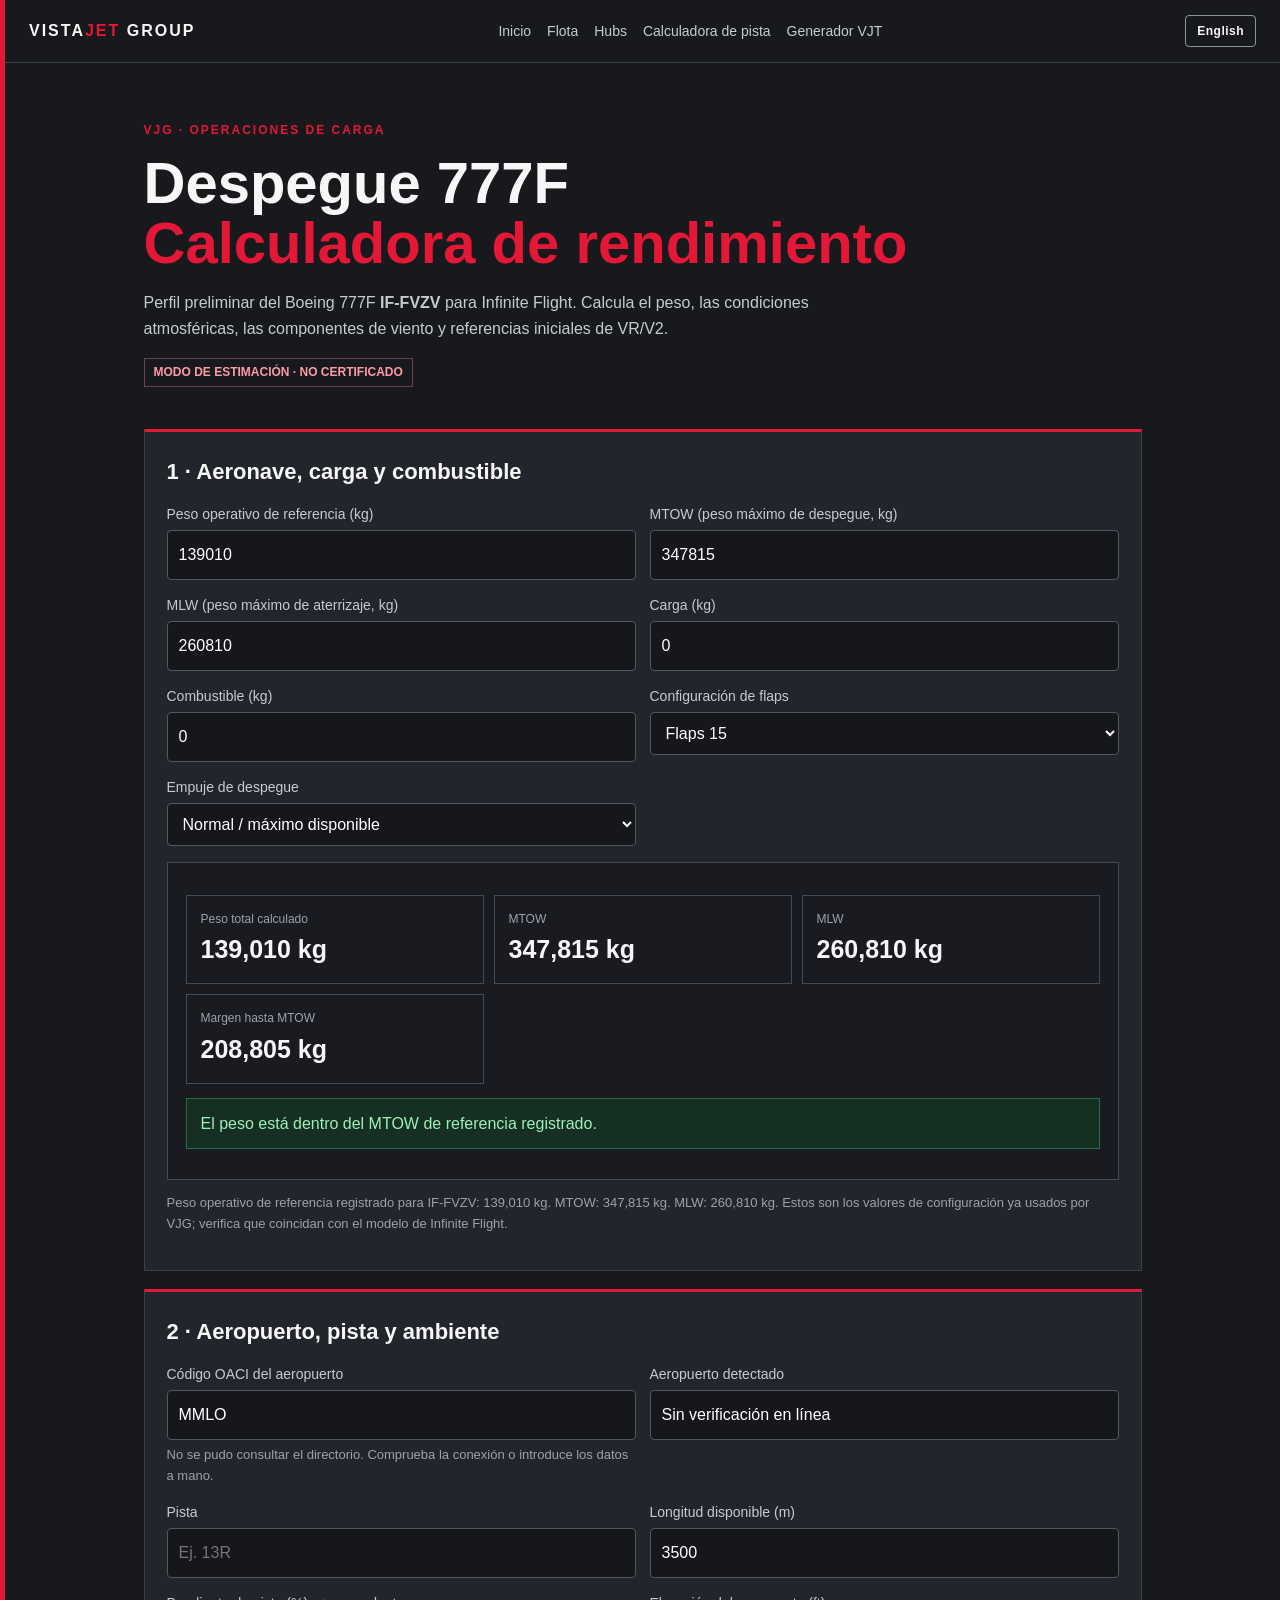
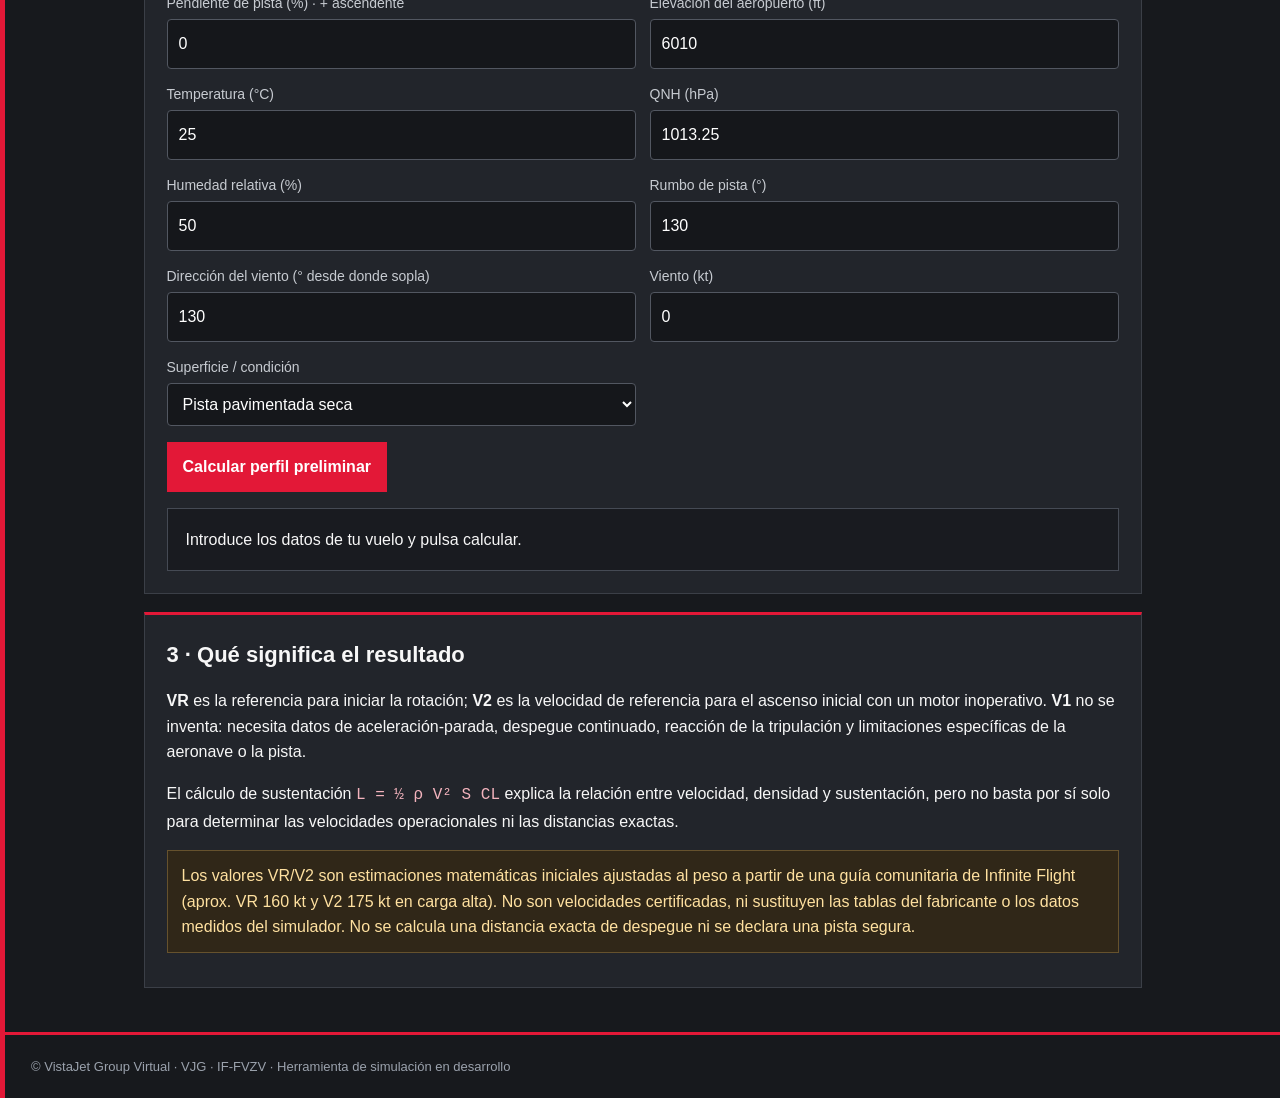
==== commit 020f5b8c: "Publish the bilingual site so the language button is on the live pages." ====
--- a/calculadora-despegue-777f.html
+++ b/calculadora-despegue-777f.html
@@ -1,66 +1,49 @@
 <!doctype html>
 <html lang="es">
 <head>
+<script>try{var l=localStorage.getItem('vjg-lang');if(l==='en'||l==='es')document.documentElement.lang=l;}catch(e){}</script>
+<style>html[lang="es"] .vjg-en{display:none!important}html[lang="en"] .vjg-es{display:none!important}</style>
+<link rel="stylesheet" href="vjg-lang.css">
 <meta charset="utf-8"><meta name="viewport" content="width=device-width,initial-scale=1">
-<meta name="description" content="Calculadora preliminar de rendimiento de despegue para el Boeing 777F IF-FVZV de VistaJet Group en Infinite Flight.">
-<title>777F · Calculadora de despegue | VJG</title>
+<meta name="description" data-es="Calculadora preliminar de rendimiento de despegue para el Boeing 777F IF-FVZV de VistaJet Group en Infinite Flight." data-en="Preliminary takeoff performance calculator for VistaJet Group Boeing 777F IF-FVZV in Infinite Flight." content="Calculadora preliminar de rendimiento de despegue para el Boeing 777F IF-FVZV de VistaJet Group en Infinite Flight.">
+<title data-es="777F · Calculadora de despegue | VJG" data-en="777F · Takeoff Calculator | VJG">777F · Calculadora de despegue | VJG</title>
 <style>
 :root{--r:#e31837;--bg:#17191d;--p:#22252b;--s:#c7cbd1;--m:#9ba2ad;--line:#3b3f47;--ok:#57e389;--warn:#ffcc66}*{box-sizing:border-box}body{margin:0;background:var(--bg);color:#f7f7f7;font:16px/1.6 Inter,Segoe UI,Arial,sans-serif;border-left:5px solid var(--r)}a{color:inherit;text-decoration:none}.top{border-bottom:1px solid var(--line);padding:15px 24px;display:flex;justify-content:space-between;gap:16px;align-items:center;flex-wrap:wrap}.brand{font-weight:900;letter-spacing:2px}.brand span,.eyebrow,.accent{color:var(--r)}nav{display:flex;gap:16px;flex-wrap:wrap;color:var(--s);font-size:14px}.wrap{max-width:1050px;margin:auto;padding:26px}.eyebrow{font-size:12px;font-weight:800;letter-spacing:2px;text-transform:uppercase}.hero{padding:32px 0 24px}.hero h1{font-size:clamp(35px,6vw,58px);line-height:1.05;margin:12px 0}.hero p{color:var(--s);max-width:760px}.tag{display:inline-block;border:1px solid #6a4148;color:#ff9aa8;padding:4px 9px;font-size:12px;font-weight:800}.panel{background:var(--p);border:1px solid var(--line);border-top:3px solid var(--r);padding:22px;margin:18px 0}.panel h2{margin:0 0 14px;font-size:22px}.grid{display:grid;grid-template-columns:repeat(2,minmax(0,1fr));gap:14px}.field{display:flex;flex-direction:column;gap:5px}.field label{color:var(--s);font-size:14px}.field input,.field select{width:100%;min-width:0;background:#15171b;color:#fff;border:1px solid #525761;border-radius:4px;padding:11px;font:inherit}.field input:focus,.field select:focus{outline:1px solid var(--r);border-color:var(--r)}.btn{padding:12px 16px;background:var(--r);border:0;color:#fff;font:inherit;font-weight:800;cursor:pointer;margin-top:16px}.metrics{display:grid;grid-template-columns:repeat(3,minmax(0,1fr));gap:10px;margin:14px 0}.metric{background:#191b20;border:1px solid #454a54;padding:14px;min-width:0}.metric span{display:block;color:var(--m);font-size:12px}.metric b{font-size:clamp(18px,3vw,25px);overflow-wrap:anywhere}.result{background:#191b20;border:1px solid #454a54;padding:18px;margin-top:16px}.notice{padding:12px 14px;border:1px solid #66522d;background:#302718;color:#ffe1a0;margin:12px 0}.bad{border-color:#8d2b3a;background:#35171c;color:#ff9eaa}.good{border-color:#276b43;background:#153022;color:#9df0b7}.muted{color:var(--m);font-size:13px}.formula{font-family:ui-monospace,SFMono-Regular,Consolas,monospace;color:#f3b3bd;overflow-wrap:anywhere}footer{border-top:3px solid var(--r);padding:22px 26px;color:var(--m);font-size:13px}@media(max-width:650px){.wrap{padding:18px}.top{padding:14px 18px}.grid,.metrics{grid-template-columns:1fr}.hero{padding-top:18px}}
 </style>
 </head>
 <body>
-<header class="top"><a class="brand" href="index.html">VISTA<span>JET</span> GROUP</a><nav><a href="index.html">Inicio</a><a href="fleet.html">Flota</a><a href="hubs.html">Hubs</a><a href="calculadora-pista.html">Calculadora de pista</a><a href="generador-vuelos.html">Generador VJT</a></nav></header>
+<header class="top"><a class="brand" href="index.html">VISTA<span>JET</span> GROUP</a><nav><a href="index.html"><span class="vjg-es">Inicio</span><span class="vjg-en">Home</span></a><a href="fleet.html"><span class="vjg-es">Flota</span><span class="vjg-en">Fleet</span></a><a href="hubs.html">Hubs</a><a href="calculadora-pista.html"><span class="vjg-es">Calculadora de pista</span><span class="vjg-en">Runway Calculator</span></a><a href="generador-vuelos.html"><span class="vjg-es">Generador VJT</span><span class="vjg-en">VJT Generator</span></a></nav>
+<button class="vjg-lang-btn" id="vjgLangBtn" type="button"><span class="vjg-es">English</span><span class="vjg-en">Español</span></button>
+</header>
 <main class="wrap">
-<section class="hero"><div class="eyebrow">VJG · CARGO OPERATIONS</div><h1>777F Takeoff<br><span class="accent">Performance Calculator</span></h1><p>Perfil preliminar del Boeing 777F <strong>IF-FVZV</strong> para Infinite Flight. Calcula el peso, las condiciones atmosféricas, las componentes de viento y referencias iniciales de VR/V2.</p><span class="tag">MODO DE ESTIMACIÓN · NO CERTIFICADO</span></section>
-<section class="panel"><h2>1 · Aeronave, carga y combustible</h2><div class="grid">
-<div class="field"><label for="empty">Peso operativo de referencia (kg)</label><input id="empty" type="number" min="1" step="10" value="139010"></div>
-<div class="field"><label for="mtow">MTOW (peso máximo de despegue, kg)</label><input id="mtow" type="number" min="1" step="100" value="347815"></div>
-<div class="field"><label for="mlw">MLW (peso máximo de aterrizaje, kg)</label><input id="mlw" type="number" min="1" step="100" value="260810"></div>
-<div class="field"><label for="cargo">Carga (kg)</label><input id="cargo" type="number" min="0" step="100" value="0"></div>
-<div class="field"><label for="fuel">Combustible (kg)</label><input id="fuel" type="number" min="0" step="100" value="0"></div>
-<div class="field"><label for="flaps">Configuración de flaps</label><select id="flaps"><option value="5">Flaps 5</option><option value="15" selected>Flaps 15</option><option value="20">Flaps 20</option></select></div>
-<div class="field"><label for="thrust">Empuje de despegue</label><select id="thrust"><option value="normal" selected>Normal / máximo disponible</option><option value="reduced">Empuje reducido</option></select></div>
-</div><div id="weight" class="result" aria-live="polite"></div><p class="muted">Peso operativo de referencia registrado para IF-FVZV: 139,010 kg. MTOW: 347,815 kg. MLW: 260,810 kg. Estos son los valores de configuración proporcionados para VJG; verifica que coincidan con el modelo usado en Infinite Flight.</p></section>
-<section class="panel"><h2>2 · Aeropuerto, pista y ambiente</h2><div class="grid">
-<div class="field"><label for="icao">Código ICAO del aeropuerto</label><input id="icao" maxlength="4" value="MMLO" autocomplete="off" aria-describedby="airportStatus"><small id="airportStatus" class="muted">Buscando aeropuerto…</small></div>
-<div class="field"><label for="airportName">Aeropuerto detectado</label><input id="airportName" readonly value="Cargando datos del aeropuerto…"></div>
-<div class="field"><label for="runway">Pista</label><input id="runway" maxlength="3" value="" placeholder="Ej. 13R"></div>
-<div class="field"><label for="length">Longitud disponible (m)</label><input id="length" type="number" min="1" value="3500"></div>
-<div class="field"><label for="slope">Pendiente de pista (%) · + ascendente</label><input id="slope" type="number" step="0.1" value="0"></div>
-<div class="field"><label for="elev">Elevación del aeropuerto (ft)</label><input id="elev" type="number" value="6010"></div>
-<div class="field"><label for="temp">Temperatura (°C)</label><input id="temp" type="number" value="25"></div>
+<section class="hero"><div class="eyebrow">VJG · <span class="vjg-es">OPERACIONES DE CARGA</span><span class="vjg-en">CARGO OPERATIONS</span></div><h1><span class="vjg-es">Despegue 777F<br><span class="accent">Calculadora de rendimiento</span></span><span class="vjg-en">777F Takeoff<br><span class="accent">Performance Calculator</span></span></h1><p><span class="vjg-es">Perfil preliminar del Boeing 777F <strong>IF-FVZV</strong> para Infinite Flight. Calcula el peso, las condiciones atmosféricas, las componentes de viento y referencias iniciales de VR/V2.</span><span class="vjg-en">Preliminary profile for the Boeing 777F <strong>IF-FVZV</strong> in Infinite Flight. It calculates weight, atmospheric conditions, wind components, and initial VR/V2 references.</span></p><span class="tag"><span class="vjg-es">MODO DE ESTIMACIÓN · NO CERTIFICADO</span><span class="vjg-en">ESTIMATE MODE · NOT CERTIFIED</span></span></section>
+<section class="panel"><h2><span class="vjg-es">1 · Aeronave, carga y combustible</span><span class="vjg-en">1 · Aircraft, payload and fuel</span></h2><div class="grid">
+<div class="field"><label for="empty"><span class="vjg-es">Peso operativo de referencia (kg)</span><span class="vjg-en">Reference operating weight (kg)</span></label><input id="empty" type="number" min="1" step="10" value="139010"></div>
+<div class="field"><label for="mtow"><span class="vjg-es">MTOW (peso máximo de despegue, kg)</span><span class="vjg-en">MTOW (maximum takeoff weight, kg)</span></label><input id="mtow" type="number" min="1" step="100" value="347815"></div>
+<div class="field"><label for="mlw"><span class="vjg-es">MLW (peso máximo de aterrizaje, kg)</span><span class="vjg-en">MLW (maximum landing weight, kg)</span></label><input id="mlw" type="number" min="1" step="100" value="260810"></div>
+<div class="field"><label for="cargo"><span class="vjg-es">Carga (kg)</span><span class="vjg-en">Payload (kg)</span></label><input id="cargo" type="number" min="0" step="100" value="0"></div>
+<div class="field"><label for="fuel"><span class="vjg-es">Combustible (kg)</span><span class="vjg-en">Fuel (kg)</span></label><input id="fuel" type="number" min="0" step="100" value="0"></div>
+<div class="field"><label for="flaps"><span class="vjg-es">Configuración de flaps</span><span class="vjg-en">Flap setting</span></label><select id="flaps"><option value="5">Flaps 5</option><option value="15" selected>Flaps 15</option><option value="20">Flaps 20</option></select></div>
+<div class="field"><label for="thrust"><span class="vjg-es">Empuje de despegue</span><span class="vjg-en">Takeoff thrust</span></label><select id="thrust"><option value="normal" selected data-es="Normal / máximo disponible" data-en="Normal / maximum available">Normal / máximo disponible</option><option value="reduced" data-es="Empuje reducido" data-en="Reduced thrust">Empuje reducido</option></select></div>
+</div><div id="weight" class="result" aria-live="polite"></div><p class="muted"><span class="vjg-es">Peso operativo de referencia registrado para IF-FVZV: 139,010 kg. MTOW: 347,815 kg. MLW: 260,810 kg. Estos son los valores de configuración ya usados por VJG; verifica que coincidan con el modelo de Infinite Flight.</span><span class="vjg-en">Reference operating weight recorded for IF-FVZV: 139,010 kg. MTOW: 347,815 kg. MLW: 260,810 kg. These are the configuration values already used by VJG; confirm they match the Infinite Flight model.</span></p></section>
+<section class="panel"><h2><span class="vjg-es">2 · Aeropuerto, pista y ambiente</span><span class="vjg-en">2 · Airport, runway and conditions</span></h2><div class="grid">
+<div class="field"><label for="icao"><span class="vjg-es">Código OACI del aeropuerto</span><span class="vjg-en">Airport ICAO code</span></label><input id="icao" maxlength="4" value="MMLO" autocomplete="off" aria-describedby="airportStatus"><small id="airportStatus" class="muted">Buscando aeropuerto…</small></div>
+<div class="field"><label for="airportName"><span class="vjg-es">Aeropuerto detectado</span><span class="vjg-en">Detected airport</span></label><input id="airportName" readonly value="Cargando datos del aeropuerto…"></div>
+<div class="field"><label for="runway"><span class="vjg-es">Pista</span><span class="vjg-en">Runway</span></label><input id="runway" maxlength="3" value="" data-ph-es="Ej. 13R" data-ph-en="e.g. 13R" placeholder="Ej. 13R"></div>
+<div class="field"><label for="length"><span class="vjg-es">Longitud disponible (m)</span><span class="vjg-en">Available length (m)</span></label><input id="length" type="number" min="1" value="3500"></div>
+<div class="field"><label for="slope"><span class="vjg-es">Pendiente de pista (%) · + ascendente</span><span class="vjg-en">Runway slope (%) · + upslope</span></label><input id="slope" type="number" step="0.1" value="0"></div>
+<div class="field"><label for="elev"><span class="vjg-es">Elevación del aeropuerto (ft)</span><span class="vjg-en">Airport elevation (ft)</span></label><input id="elev" type="number" value="6010"></div>
+<div class="field"><label for="temp"><span class="vjg-es">Temperatura (°C)</span><span class="vjg-en">Temperature (°C)</span></label><input id="temp" type="number" value="25"></div>
 <div class="field"><label for="qnh">QNH (hPa)</label><input id="qnh" type="number" step="0.1" value="1013.25"></div>
-<div class="field"><label for="humidity">Humedad relativa (%)</label><input id="humidity" type="number" min="0" max="100" value="50"></div>
-<div class="field"><label for="heading">Rumbo de pista (°)</label><input id="heading" type="number" min="0" max="360" value="130"></div>
-<div class="field"><label for="windDir">Dirección del viento (° desde donde sopla)</label><input id="windDir" type="number" min="0" max="360" value="130"></div>
-<div class="field"><label for="windSpeed">Viento (kt)</label><input id="windSpeed" type="number" min="0" value="0"></div>
-<div class="field"><label for="surface">Superficie / condición</label><select id="surface"><option value="dry">Pista pavimentada seca</option><option value="wet">Pista pavimentada mojada</option><option value="contaminated">Pista contaminada</option><option value="grass">Césped / superficie no pavimentada</option></select></div>
-</div><button class="btn" id="calculate" type="button">Calcular perfil preliminar</button><div id="result" class="result" aria-live="polite">Introduce los datos de tu vuelo y pulsa calcular.</div></section>
-<section class="panel"><h2>3 · Qué significa el resultado</h2><p><strong>VR</strong> es la referencia para iniciar la rotación; <strong>V2</strong> es la velocidad de referencia para el ascenso inicial con un motor inoperativo. <strong>V1</strong> no se inventa: necesita datos de aceleración-parada, despegue continuado, reacción de la tripulación y limitaciones específicas de la aeronave/pista.</p><p>El cálculo de sustentación <span class="formula">L = ½ ρ V² S CL</span> explica la relación entre velocidad, densidad y sustentación, pero no basta por sí solo para determinar las velocidades operacionales ni las distancias exactas.</p><div class="notice">Los valores VR/V2 son estimaciones matemáticas iniciales ajustadas al peso a partir de una guía comunitaria de Infinite Flight (aprox. VR 160 kt y V2 175 kt en carga alta). No son velocidades certificadas, ni sustituyen las tablas de rendimiento del fabricante o los datos medidos del simulador. No se calcula una distancia exacta de despegue ni se declara una pista segura.</div></section>
-</main><footer>© VistaJet Group Virtual · VJG · IF-FVZV · Herramienta de simulación en desarrollo</footer>
-<script>
-(()=> {
-const $=id=>document.getElementById(id), num=id=>Number($(id).value), fmt=v=>Math.round(v).toLocaleString('es-MX'), validNum=id=>$(id).value.trim()!==''&&Number.isFinite(num(id));
-let airportIndex=null, airportLoading=null;
-function parseCSVLine(line){const out=[];let v='',quoted=false;for(let i=0;i<line.length;i++){const ch=line[i];if(ch==='"'&&quoted&&line[i+1]==='"'){v+='"';i++;}else if(ch==='"'){quoted=!quoted;}else if(ch===','&&!quoted){out.push(v);v='';}else v+=ch;}out.push(v);return out;}
-async function loadAirportIndex(){if(airportIndex)return airportIndex;if(!airportLoading)airportLoading=fetch('https://raw.githubusercontent.com/davidmegginson/ourairports-data/main/airports.csv').then(r=>{if(!r.ok)throw Error('No se pudo descargar el directorio');return r.text();}).then(csv=>{const lines=csv.split(/\r?\n/),headers=parseCSVLine(lines.shift()),ix=Object.fromEntries(headers.map((h,i)=>[h,i])),db={};for(const line of lines){if(!line)continue;const a=parseCSVLine(line),icao=(a[ix.icao_code]||'').toUpperCase(),ident=(a[ix.ident]||'').toUpperCase(),code=icao||(/^[A-Z]{4}$/.test(ident)?ident:'');if(code.length===4&&a[ix.type]!=='closed'&&!db[code])db[code]={name:a[ix.name]||'Aeropuerto sin nombre',city:a[ix.municipality]||'',country:a[ix.iso_country]||'',elev:Number(a[ix.elevation_ft])||0};}airportIndex=db;return db;}).catch(e=>{airportLoading=null;throw e;});return airportLoading;}
-async function detectAirport(){const code=$('icao').value.trim().toUpperCase();$('icao').value=code;if(!/^[A-Z]{4}$/.test(code)){$('airportStatus').textContent='Introduce un código ICAO de cuatro letras.';$('airportName').value='';return;} $('airportStatus').textContent='Consultando directorio mundial de aeropuertos…';$('airportName').value='Buscando…';try{const db=await loadAirportIndex(),a=db[code];if(!a){$('airportStatus').textContent='Código no encontrado en el directorio. Verifica el ICAO.';$('airportName').value='No encontrado';return;}$('airportName').value=[a.name,a.city,a.country].filter(Boolean).join(' · ');$('airportStatus').textContent='Aeropuerto ICAO verificado en OurAirports.';if(Number.isFinite(a.elev)&&a.elev!==0)$('elev').value=a.elev;}catch(e){$('airportStatus').textContent='No se pudo consultar el directorio. Comprueba tu conexión o introduce los datos manualmente.';$('airportName').value='Sin verificación en línea';}}
-
-function weightSummary(){const total=num('empty')+num('cargo')+num('fuel'),mtow=num('mtow');let h='<div class="metrics"><div class="metric"><span>Peso total calculado</span><b>'+fmt(total)+' kg</b></div><div class="metric"><span>MTOW</span><b>'+fmt(mtow)+' kg</b></div><div class="metric"><span>MLW</span><b>'+fmt(num('mlw'))+' kg</b></div><div class="metric"><span>Margen hasta MTOW</span><b>'+fmt(mtow-total)+' kg</b></div></div>';if(total>mtow)h+='<div class="notice bad">Sobrepeso de '+fmt(total-mtow)+' kg respecto al MTOW de referencia. Reduce carga o combustible.</div>';else h+='<div class="notice good">El peso está dentro del MTOW de referencia registrado.</div>';if(num('fuel')>145000)h+='<div class="notice bad">El combustible supera 145,000 kg, capacidad de referencia registrada para VJG. Confirma la capacidad del modelo de Infinite Flight.</div>';$('weight').innerHTML=h;}
-function calc(){const ids=['empty','mtow','mlw','cargo','fuel','length','slope','elev','temp','qnh','humidity','heading','windDir','windSpeed'];if(ids.some(id=>!validNum(id))||num('empty')<=0||num('mtow')<=0||num('mlw')<=0||num('cargo')<0||num('fuel')<0||num('length')<=0||num('qnh')<=0||num('humidity')<0||num('humidity')>100||num('windSpeed')<0||num('heading')<0||num('heading')>360||num('windDir')<0||num('windDir')>360){$('result').innerHTML='<div class="notice bad">Revisa los campos: peso y pista deben ser positivos; carga, combustible y viento no pueden ser negativos; humedad debe estar entre 0 y 100%.</div>';return;}
-const total=num('empty')+num('cargo')+num('fuel'),mtow=num('mtow');if(total>mtow){$('result').innerHTML='<div class="notice bad">No se estiman velocidades: el peso total supera el MTOW de referencia. Corrige carga o combustible primero.</div>';weightSummary();return;}
-const elev=num('elev'),temp=num('temp'),qnh=num('qnh'),hdg=num('heading'),wd=num('windDir'),ws=num('windSpeed'),delta=(wd-hdg)*Math.PI/180;
-const head=ws*Math.cos(delta),cross=Math.abs(ws*Math.sin(delta)),pressureAlt=elev+(1013.25-qnh)*27,isa=15-1.98*(elev/1000),densityAlt=pressureAlt+120*(temp-isa);
-const factor=Math.sqrt(total/mtow),vr=Math.round(160*factor),v2=Math.round(175*factor),tasVr=Math.round(vr*Math.sqrt(Math.max(0.2,(temp+273.15)/(288.15-0.0065*Math.max(-500,pressureAlt)*0.3048))));
-const flap=num('flaps'),surface=$('surface').value,thrust=$('thrust').value;
-let h='<p><strong>Aeronave:</strong> Boeing 777F · IF-FVZV &nbsp; <strong>Aeropuerto:</strong> '+$('icao').value.trim().toUpperCase()+' &nbsp; <strong>Pista:</strong> '+($('runway').value.trim().toUpperCase()||'sin designador')+'</p><div class="metrics"><div class="metric"><span>Peso total</span><b>'+fmt(total)+' kg</b></div><div class="metric"><span>VR preliminar</span><b>'+vr+' KIAS</b></div><div class="metric"><span>V2 preliminar</span><b>'+v2+' KIAS</b></div></div>';
-h+='<div class="metrics"><div class="metric"><span>Altitud de presión aprox.</span><b>'+fmt(pressureAlt)+' ft</b></div><div class="metric"><span>Altitud de densidad aprox.</span><b>'+fmt(densityAlt)+' ft</b></div><div class="metric"><span>Viento cruzado</span><b>'+cross.toFixed(1)+' kt</b></div></div>';
-h+='<p><strong>Componente longitudinal:</strong> '+(head>=0?head.toFixed(1)+' kt de frente':Math.abs(head).toFixed(1)+' kt de cola')+'. <strong>Flaps:</strong> '+flap+'°. <strong>Empuje:</strong> '+(thrust==='reduced'?'reducido':'normal/máximo disponible')+'.</p><p><strong>Velocidad TAS aproximada asociada a VR:</strong> '+tasVr+' kt; conversión orientativa mediante temperatura y altitud de presión, no una velocidad objetivo certificada.</p>';
-h+='<div class="notice">V1: no calculada. Requiere información de aceleración-parada y despegue continuado con falla de motor. No es correcto derivarla solo del peso.</div>';
-const warnings=[];if(num('length')<2500)warnings.push('La longitud declarada es menor de 2,500 m; verifica las distancias declaradas y el rendimiento real del 777F.');if(head<0)warnings.push('El viento de cola normalmente aumenta la distancia de despegue.');if(surface==='wet')warnings.push('La pista mojada puede afectar frenado y rendimiento; se necesita el método específico de la aeronave.');if(surface==='contaminated')warnings.push('Pista contaminada: no se estima la distancia con esta calculadora. Consulta datos aplicables del simulador.');if(surface==='grass')warnings.push('Superficie no pavimentada: este modelo no dispone de correcciones cuantitativas validadas.');if(thrust==='reduced')warnings.push('El empuje reducido puede aumentar la distancia y disminuir el ascenso; no se aplica una corrección numérica sin datos calibrados.');if(flap===5)warnings.push('Confirma que flaps 5 es apropiado para el peso, pista y obstáculos de este vuelo.');if(num('slope')>0)warnings.push('Pendiente ascendente: puede aumentar la distancia requerida.');if(num('slope')<0)warnings.push('Pendiente descendente: el efecto exacto depende del perfil y los datos de rendimiento.');if(warnings.length)h+='<h3>Advertencias</h3><ul>'+warnings.map(w=>'<li>'+w+'</li>').join('')+'</ul>';
-h+='<p><strong>Longitud de pista introducida:</strong> '+fmt(num('length'))+' m. Esta página no determina si esa longitud es suficiente.</p><p class="muted">Método: VR = 160 × √(peso/MTOW); V2 = 175 × √(peso/MTOW). Es una heurística preliminar basada en referencias comunitarias, no un modelo validado de rendimiento. Las velocidades IAS no se corrigen directamente por viento; el viento cambia la velocidad sobre el terreno y las distancias.</p>';
-$('result').innerHTML=h;}
-['empty','mtow','mlw','cargo','fuel'].forEach(id=>$(id).addEventListener('input',weightSummary));$('calculate').addEventListener('click',calc);$('icao').addEventListener('change',detectAirport);$('icao').addEventListener('blur',detectAirport);weightSummary();detectAirport();
-})();
-</script>
-</body></html>+<div class="field"><label for="humidity"><span class="vjg-es">Humedad relativa (%)</span><span class="vjg-en">Relative humidity (%)</span></label><input id="humidity" type="number" min="0" max="100" value="50"></div>
+<div class="field"><label for="heading"><span class="vjg-es">Rumbo de pista (°)</span><span class="vjg-en">Runway heading (°)</span></label><input id="heading" type="number" min="0" max="360" value="130"></div>
+<div class="field"><label for="windDir"><span class="vjg-es">Dirección del viento (° desde donde sopla)</span><span class="vjg-en">Wind direction (° it is blowing from)</span></label><input id="windDir" type="number" min="0" max="360" value="130"></div>
+<div class="field"><label for="windSpeed"><span class="vjg-es">Viento (kt)</span><span class="vjg-en">Wind (kt)</span></label><input id="windSpeed" type="number" min="0" value="0"></div>
+<div class="field"><label for="surface"><span class="vjg-es">Superficie / condición</span><span class="vjg-en">Surface / condition</span></label><select id="surface"><option value="dry" data-es="Pista pavimentada seca" data-en="Dry paved runway">Pista pavimentada seca</option><option value="wet" data-es="Pista pavimentada mojada" data-en="Wet paved runway">Pista pavimentada mojada</option><option value="contaminated" data-es="Pista contaminada" data-en="Contaminated runway">Pista contaminada</option><option value="grass" data-es="Césped / superficie no pavimentada" data-en="Grass / unpaved surface">Césped / superficie no pavimentada</option></select></div>
+</div><button class="btn" id="calculate" type="button">Calcular perfil preliminar</button><div id="result" class="result" aria-live="polite"><span class="vjg-es">Introduce los datos de tu vuelo y pulsa calcular.</span><span class="vjg-en">Enter your flight data and press calculate.</span></div></section>
+<section class="panel"><h2><span class="vjg-es">3 · Qué significa el resultado</span><span class="vjg-en">3 · What the result means</span></h2><p><span class="vjg-es"><strong>VR</strong> es la referencia para iniciar la rotación; <strong>V2</strong> es la velocidad de referencia para el ascenso inicial con un motor inoperativo. <strong>V1</strong> no se inventa: necesita datos de aceleración-parada, despegue continuado, reacción de la tripulación y limitaciones específicas de la aeronave o la pista.</span><span class="vjg-en"><strong>VR</strong> is the reference for starting the rotation; <strong>V2</strong> is the reference speed for the initial climb with one engine inoperative. <strong>V1</strong> is not invented: it needs accelerate-stop data, continued takeoff, crew reaction, and aircraft or runway limits.</span></p><p><span class="vjg-es">El cálculo de sustentación <span class="formula">L = ½ ρ V² S CL</span> explica la relación entre velocidad, densidad y sustentación, pero no basta por sí solo para determinar las velocidades operacionales ni las distancias exactas.</span><span class="vjg-en">The lift relationship <span class="formula">L = ½ ρ V² S CL</span> explains speed, density, and lift, but it is not enough by itself to determine operating speeds or exact distances.</span></p><div class="notice"><span class="vjg-es">Los valores VR/V2 son estimaciones matemáticas iniciales ajustadas al peso a partir de una guía comunitaria de Infinite Flight (aprox. VR 160 kt y V2 175 kt en carga alta). No son velocidades certificadas, ni sustituyen las tablas del fabricante o los datos medidos del simulador. No se calcula una distancia exacta de despegue ni se declara una pista segura.</span><span class="vjg-en">VR/V2 are initial weight-adjusted mathematical estimates from an Infinite Flight community guide (about VR 160 kt and V2 175 kt at high weight). They are not certified speeds and do not replace manufacturer tables or measured simulator data. Exact takeoff distance is not calculated and no runway is declared safe.</span></div></section>
+</main><footer>© VistaJet Group Virtual · VJG · IF-FVZV · <span class="vjg-es">Herramienta de simulación en desarrollo</span><span class="vjg-en">Simulation tool in development</span></footer>
+<script src="vjg-lang.js"></script>
+<script src="vjg-takeoff.js"></script>
+</body>
+</html>
--- a/vjg-lang.css
+++ b/vjg-lang.css
@@ -0,0 +1,15 @@
+.vjg-lang-btn{
+  appearance:none;
+  background:transparent;
+  color:inherit;
+  border:1px solid #8b939e;
+  border-radius:4px;
+  padding:8px 11px;
+  font:700 12px/1.2 Inter,Segoe UI,Arial,sans-serif;
+  letter-spacing:.04em;
+  cursor:pointer;
+  white-space:nowrap;
+}
+.vjg-lang-btn:hover{border-color:#e31837}
+.vjg-lang-btn:focus-visible{outline:2px solid #e31837;outline-offset:2px}
+.vjg-head-tools{display:flex;align-items:center;justify-content:flex-end;gap:14px;flex-wrap:wrap}
